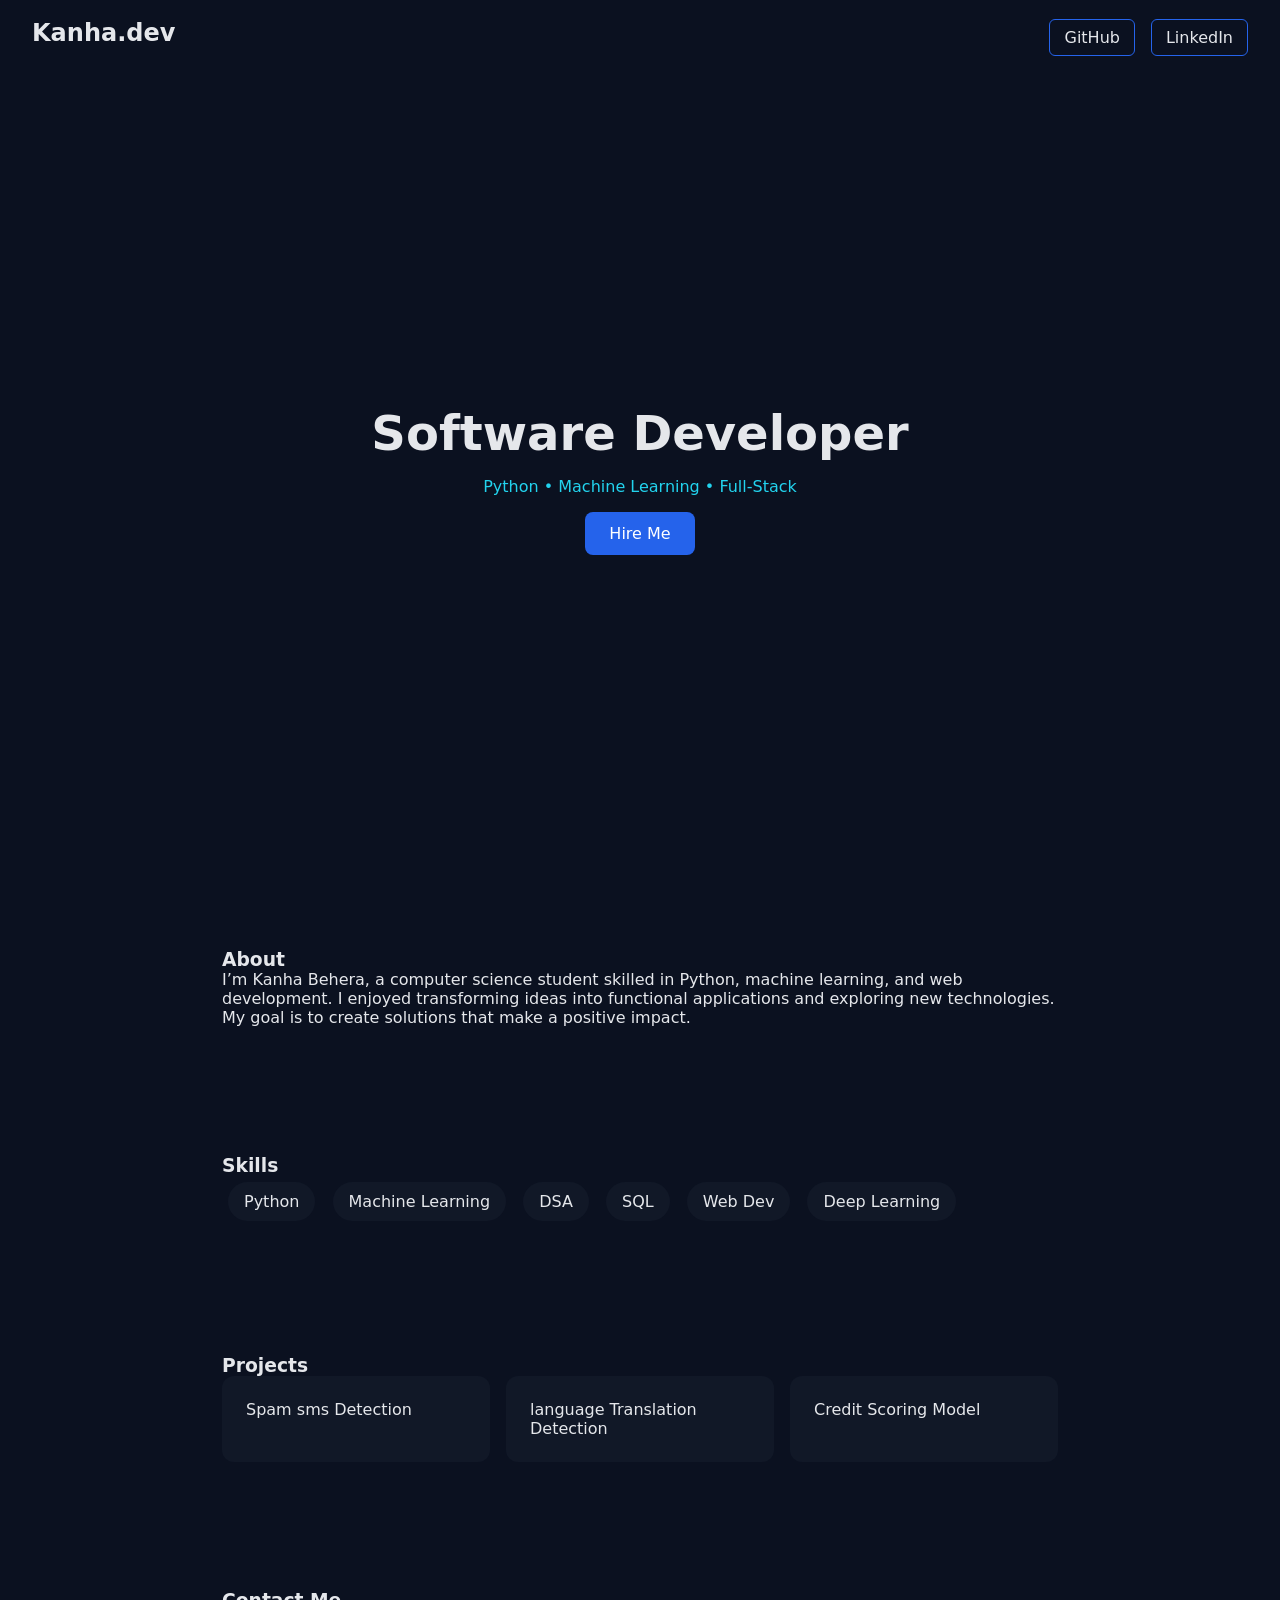
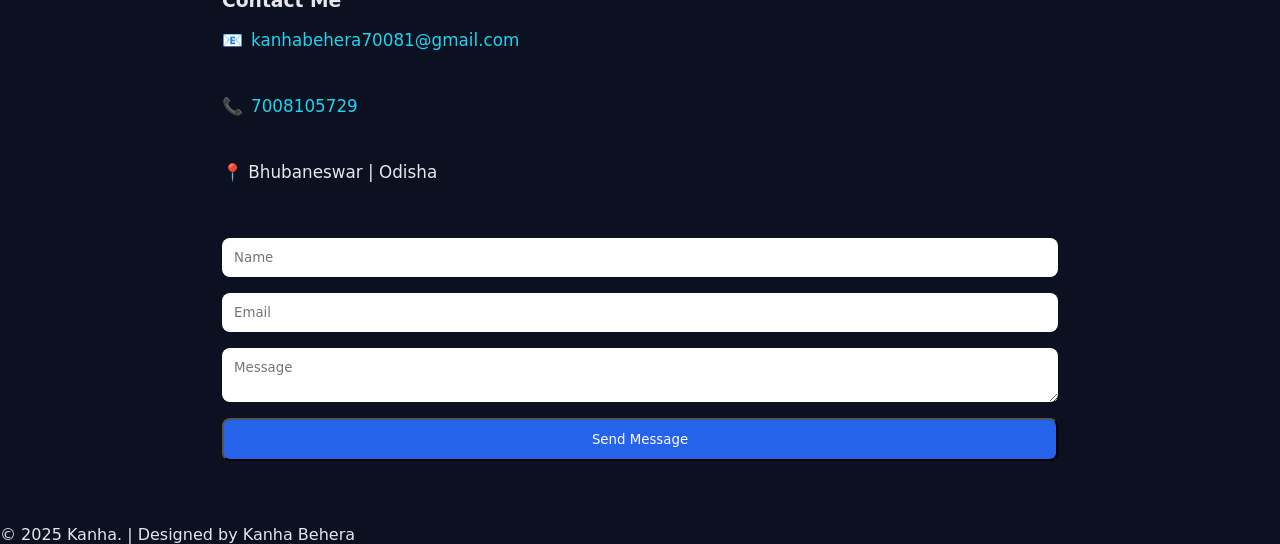
==== index.html @ 14b88af0 "Add files via upload" ====
<!DOCTYPE html>
<html lang="en">
<head>
  <meta charset="UTF-8" />
  <meta name="viewport" content="width=device-width, initial-scale=1.0"/>
  <title>Kanha | Software Engineer</title>
  <link rel="stylesheet" href="style.css" />
</head>
<body>

<nav class="navbar">
  <h1>Kanha.dev</h1>

  <div class="nav-actions">
    <a href="https://github.com/Kanha-Behera" target="_blank" class="icon-btn">
      GitHub
    </a>
    <a href="https://www.linkedin.com/in/kanha-behera-abb50428a/" target="_blank" class="icon-btn">
      LinkedIn
    </a>
  </div>
</nav>

<section class="hero reveal">
  <h2>Software Developer</h2>
  <p>Python • Machine Learning • Full-Stack</p>
  <a href="#contact" class="btn">Hire Me</a>
</section>

<section class="section reveal">
  <h3>About</h3>
  <p>
    I’m Kanha Behera, a computer science student skilled in Python, machine learning, and web development.
    I enjoyed transforming ideas into functional applications and exploring new technologies. My goal is to create solutions that make a positive impact.
  </p>
</section>
<section class="section reveal">
  <h3>Skills</h3>
  <div class="skills">
    <span>Python</span>
    <span>Machine Learning</span>
    <span>DSA</span>
    <span>SQL</span>
    <span>Web Dev</span>
    <span>Deep Learning</span>
  </div>
</section>

<section class="section reveal">
  <h3>Projects</h3>
  <div class="projects">
    <div class="card">Spam sms Detection</div>
    <div class="card">language Translation Detection</div>
    <div class="card">Credit Scoring Model</div>
  </div>
</section>
<section id="contact" class="section reveal">
  <h3>Contact Me</h3>
<br>
  <!-- Contact Info -->
  <div class="contact-info">
    <div class="info-item">
      📧 <a href="mailto:kanhabehera70081@gmail.com">kanhabehera70081@gmail.com</a>
    </div>
    <br>
    <div class="info-item">
      📞 <a href="tel:+917008105729">7008105729</a>
    </div>
    <br>
    <div class="info-item">
      📍 Bhubaneswar | Odisha
    </div>
    <br>
  </div>
  <!-- Contact Form -->
  <form id="contactForm">
    <input type="text" placeholder="Name" required />
    <input type="email" placeholder="Email" required />
    <textarea placeholder="Message" required></textarea>
    <button class="btn">Send Message</button>
  </form>

  <p id="status"></p>
</section>

  <p id="status"></p>
</section>

<footer>
  © 2025 Kanha. | Designed by Kanha Behera
</footer>

<script src="script.js"></script>
</body>
</html>
---- style.css ----
:root {
  --bg: #0B1120;
  --card: #111827;
  --primary: #2563EB;
  --accent: #22D3EE;
  --text: #E5E7EB;
}
.nav-actions {
  display: flex;
  gap: 1rem;
}
.contact-info {
  display: flex;
  flex-direction: column;
  gap: 0.8rem;
  margin-bottom: 1.5rem;
  font-size: 1.05rem;
}

.contact-info a {
  color: var(--accent);
  text-decoration: none;
}

.contact-info a:hover {
  text-decoration: underline;
}

.info-item {
  display: flex;
  align-items: center;
  gap: 0.5rem;
}

.icon-btn {
  text-decoration: none;
  color: var(--text);
  padding: 8px 14px;
  border: 1px solid var(--primary);
  border-radius: 6px;
  transition: 0.3s;
}

.icon-btn:hover {
  background: var(--primary);
}

.social-links {
  margin-top: 1.5rem;
  display: flex;
  gap: 1.5rem;
}

.social-links a {
  color: var(--accent);
  text-decoration: none;
  font-weight: 500;
}

* {
  margin: 0;
  box-sizing: border-box;
  font-family: system-ui, sans-serif;
}

body {
  background: var(--bg);
  color: var(--text);
}

/* Navbar */
.navbar {
  padding: 1.2rem 2rem;
  display: flex;
  justify-content: space-between;
  position: sticky;
  top: 0;
  background: var(--bg);
}

/* Hero */
.hero {
  height: 90vh;
  display: flex;
  flex-direction: column;
  justify-content: center;
  align-items: center;
  text-align: center;
}

.hero h2 {
  font-size: 3rem;
}

.hero p {
  margin: 1rem 0;
  color: var(--accent);
}

.btn {
  background: var(--primary);
  color: white;
  padding: 12px 24px;
  border-radius: 8px;
  text-decoration: none;
}

/* Sections */
.section {
  max-width: 900px;
  margin: auto;
  padding: 4rem 2rem;
}

/* Skills */
.skills span {
  background: var(--card);
  padding: 10px 16px;
  border-radius: 20px;
  margin: 6px;
  display: inline-block;
}

/* Projects */
.projects {
  display: grid;
  grid-template-columns: repeat(auto-fit, minmax(220px, 1fr));
  gap: 1rem;
}

.card {
  background: var(--card);
  padding: 1.5rem;
  border-radius: 12px;
}

/* Contact */
form {
  display: flex;
  flex-direction: column;
  gap: 1rem;
}

input, textarea {
  padding: 12px;
  border-radius: 8px;
  border: none;
}

/* Scroll animation */
.reveal {
  opacity: 0;
  transform: translateY(40px);
  transition: 0.7s;
}
.reveal.active {
  opacity: 1;
  transform: translateY(0);
}

/* Mobile */
@media (max-width: 768px) {
  .hero h2 {
    font-size: 2.2rem;
  }
}
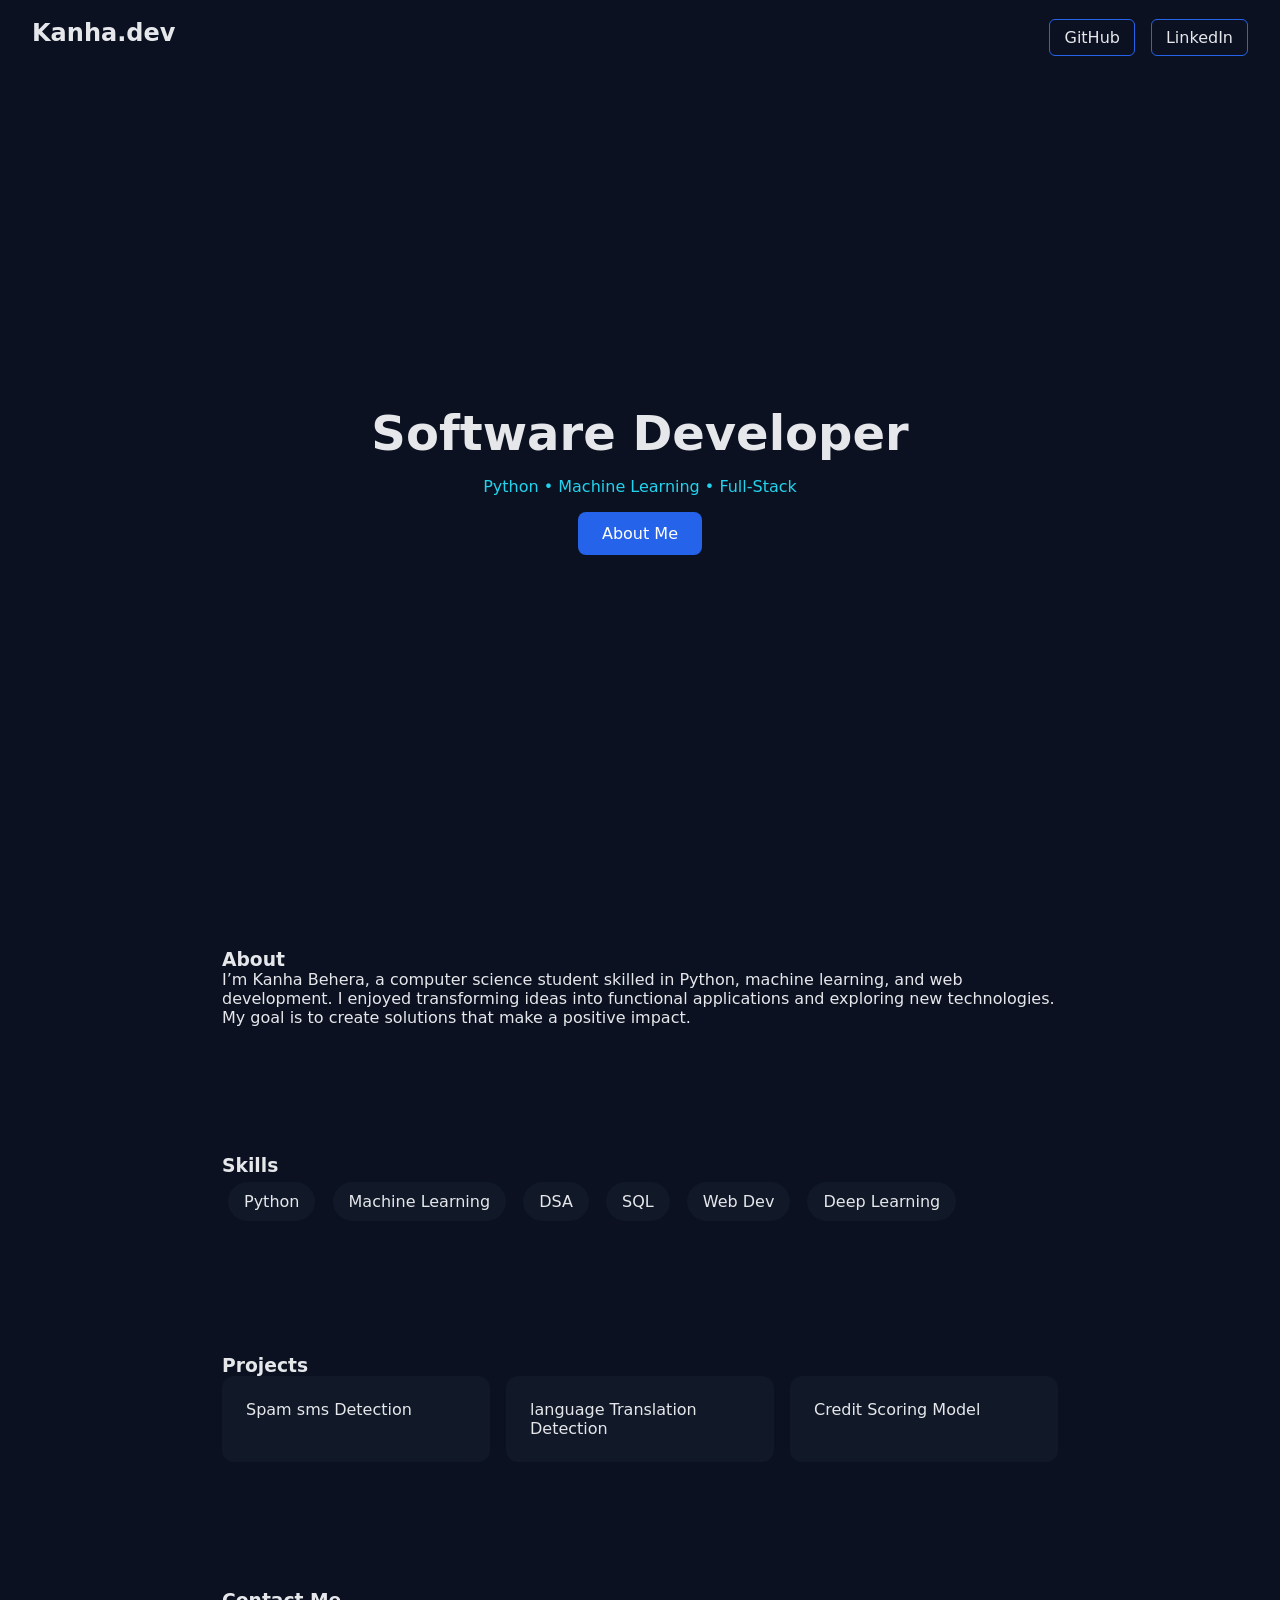
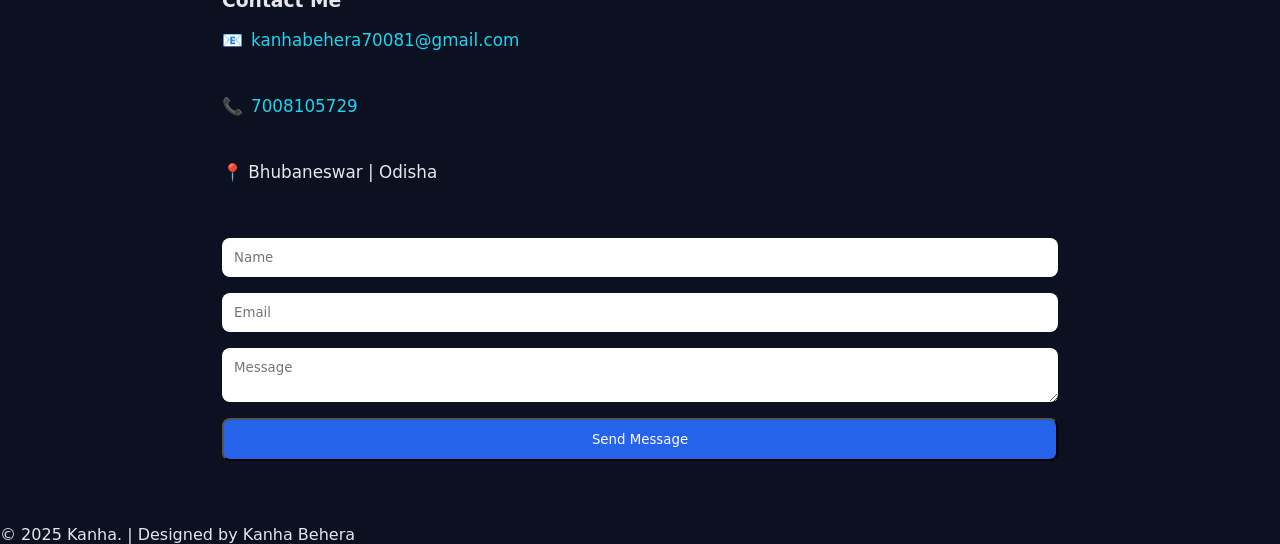
==== commit 6ec9ebc6: "Change 'Hire Me' link text to 'About Me'" ====
--- a/index.html
+++ b/index.html
@@ -24,7 +24,7 @@
 <section class="hero reveal">
   <h2>Software Developer</h2>
   <p>Python • Machine Learning • Full-Stack</p>
-  <a href="#contact" class="btn">Hire Me</a>
+  <a href="#contact" class="btn">About Me</a>
 </section>
 
 <section class="section reveal">
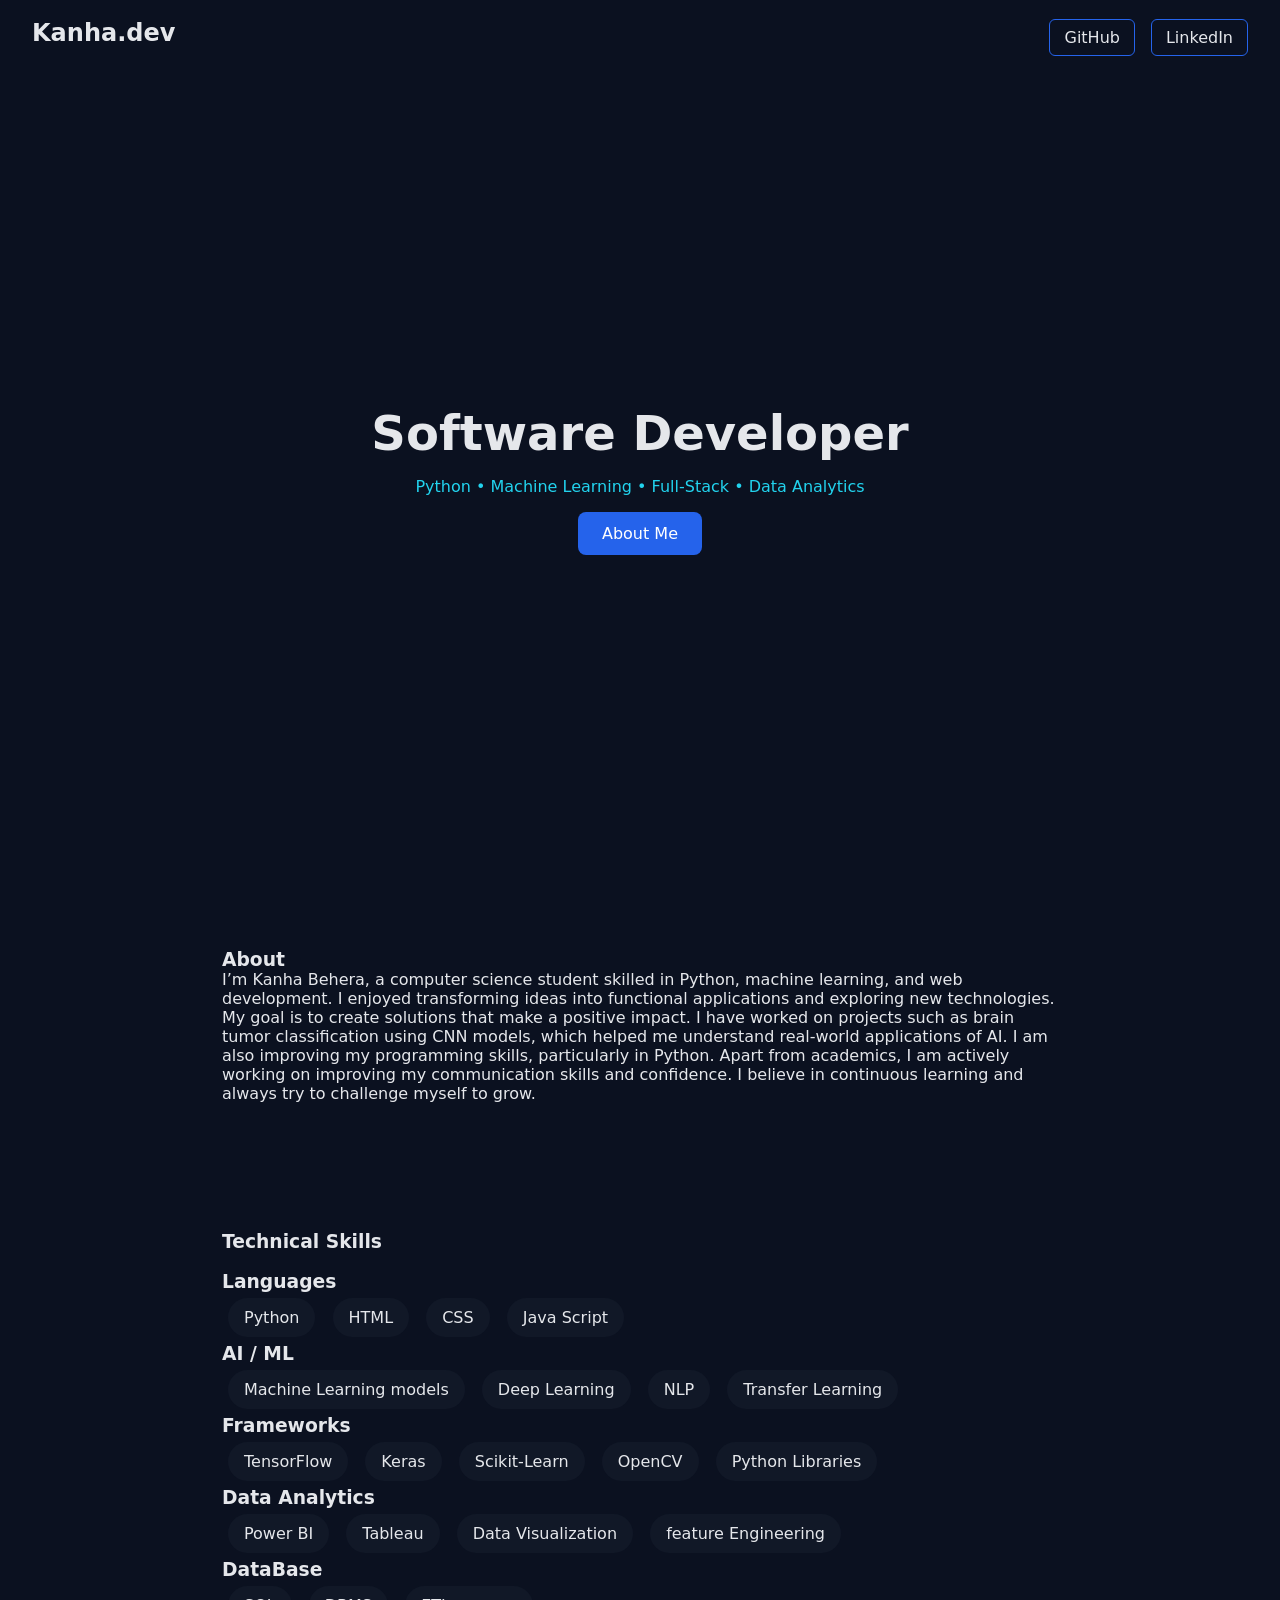
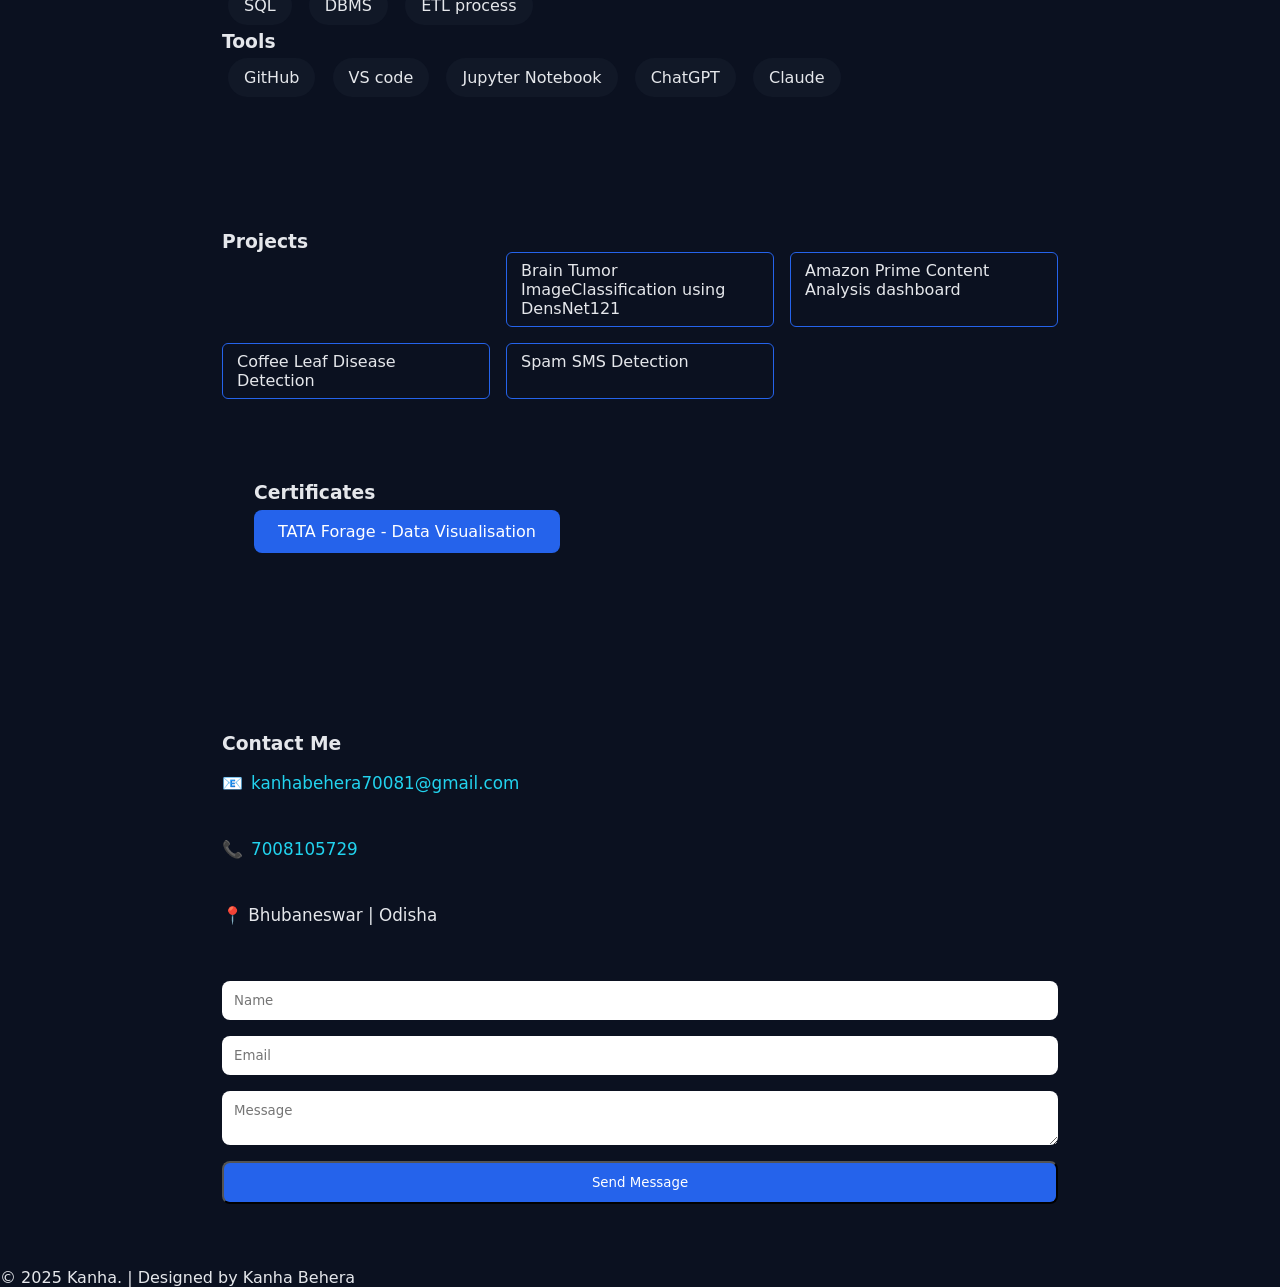
==== commit 972c0f39: "Enhance index.html with more skills and projects Updated skills and project sections to include addi" ====
--- a/index.html
+++ b/index.html
@@ -23,7 +23,7 @@
 
 <section class="hero reveal">
   <h2>Software Developer</h2>
-  <p>Python • Machine Learning • Full-Stack</p>
+  <p>Python • Machine Learning • Full-Stack • Data Analytics</p>
   <a href="#contact" class="btn">About Me</a>
 </section>
 
@@ -32,27 +32,74 @@
   <p>
     I’m Kanha Behera, a computer science student skilled in Python, machine learning, and web development.
     I enjoyed transforming ideas into functional applications and exploring new technologies. My goal is to create solutions that make a positive impact.
+    I have worked on projects such as brain tumor classification using CNN models, which helped me understand real-world applications of AI. I am also improving my programming skills, particularly in Python.
+    Apart from academics, I am actively working on improving my communication skills and confidence. I believe in continuous learning and always try to challenge myself to grow.
   </p>
 </section>
 <section class="section reveal">
-  <h3>Skills</h3>
+  <h3>Technical Skills</h3>
+  <br>
   <div class="skills">
-    <span>Python</span>
-    <span>Machine Learning</span>
-    <span>DSA</span>
+    <h3>Languages</h3>
+    <span >Python</span>
+    <span>HTML</span>
+    <span>CSS</span>
+    <span>Java Script</span>
+    <br>
+    <h3>AI / ML</h3>
+    <span>Machine Learning models</span>
+    <span>Deep Learning</span>
+    <span>NLP</span>
+    <span>Transfer Learning</span>
+    <br>
+    <h3>Frameworks</h3>
+    <span>TensorFlow</span>
+    <span>Keras</span>
+    <span>Scikit-Learn</span>
+    <span>OpenCV</span>
+    <span>Python Libraries</span>
+    <br>
+    <h3>Data Analytics</h3>
+    <span>Power BI</span>
+    <span>Tableau</span>
+    <span>Data Visualization</span>
+    <span>feature Engineering</span>
+    <br>
+    <h3>DataBase</h3>
     <span>SQL</span>
-    <span>Web Dev</span>
-    <span>Deep Learning</span>
+    <span>DBMS</span>
+    <span>ETL process</span>
+    <br>
+    <h3>Tools</h3>
+    <span>GitHub</span>
+    <span>VS code</span>
+    <span>Jupyter Notebook</span>
+    <span>ChatGPT</span>
+    <span>Claude</span>
+    
+    
   </div>
 </section>
 
 <section class="section reveal">
   <h3>Projects</h3>
   <div class="projects">
-    <div class="card">Spam sms Detection</div>
-    <div class="card">language Translation Detection</div>
-    <div class="card">Credit Scoring Model</div>
+    <br>
+    <a href="https://github.com/Kanha-Behera/spam_sms_detection_Kanha-Behera" target="_blank" class="icon-btn">Brain Tumor ImageClassification using DensNet121 </a>
+    
+    <a href="https://github.com/Kanha-Behera/AmazonPrime_Content_Analysis_Dashboard" target="_blank" class="icon-btn">Amazon Prime Content Analysis dashboard</a>
+    
+    <a href="https://github.com/Kanha-Behera/coffee_leaf_Disease_Detection" target="_blank" class="icon-btn">Coffee Leaf Disease Detection</a>
+    
+    <a href="https://github.com/Kanha-Behera/spam_sms_detection_Kanha-Behera" target="_blank" class="icon-btn">Spam SMS Detection</a>
   </div>
+  <br>
+  <section class="section reveal">
+    <h3>Certificates</h3>
+    <br>
+    <a href="https://forage-uploads-prod.s3.amazonaws.com/completion-certificates/ifobHAoMjQs9s6bKS/MyXvBcppsW2FkNYCX_ifobHAoMjQs9s6bKS_6YXG4JRdR79btAQqE_1751101064109_completion_certificate.pdf" target="_blank" class="btn">TATA Forage - Data Visualisation</a>
+
+  </section>
 </section>
 <section id="contact" class="section reveal">
   <h3>Contact Me</h3>
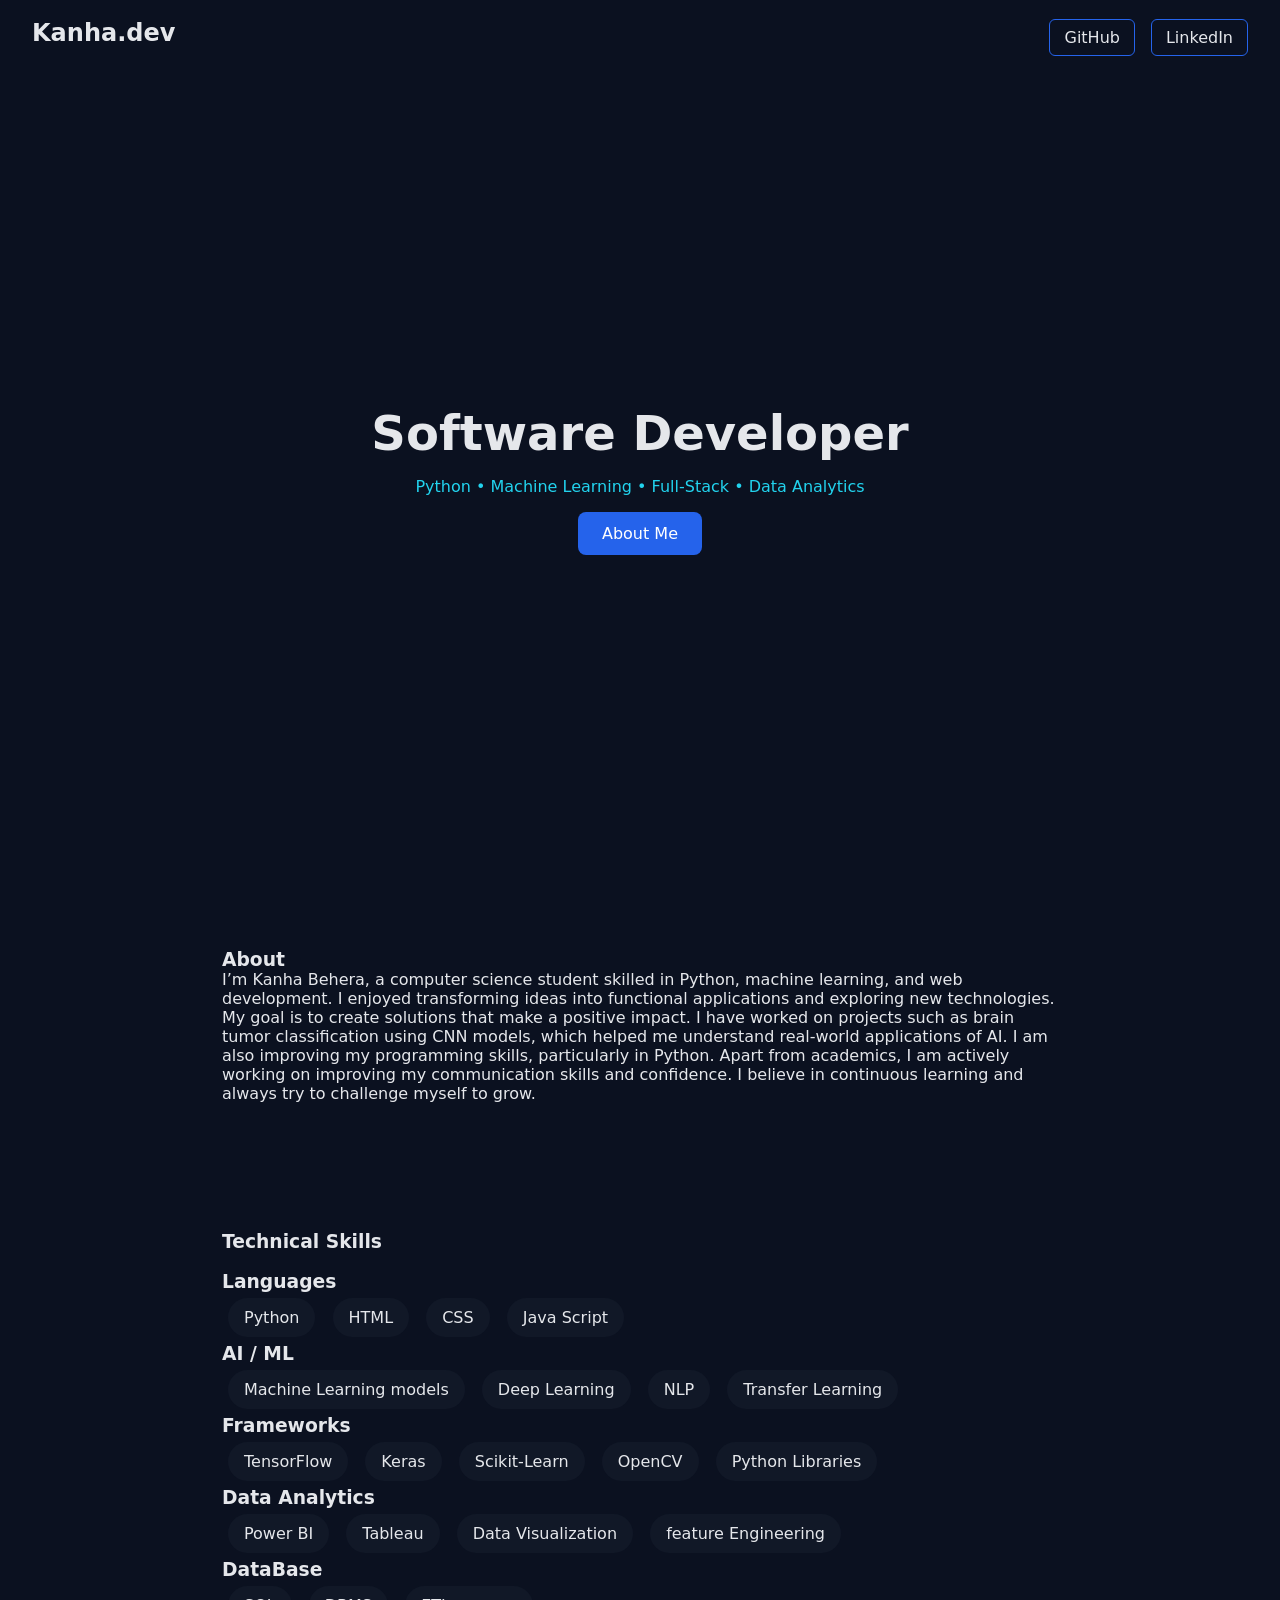
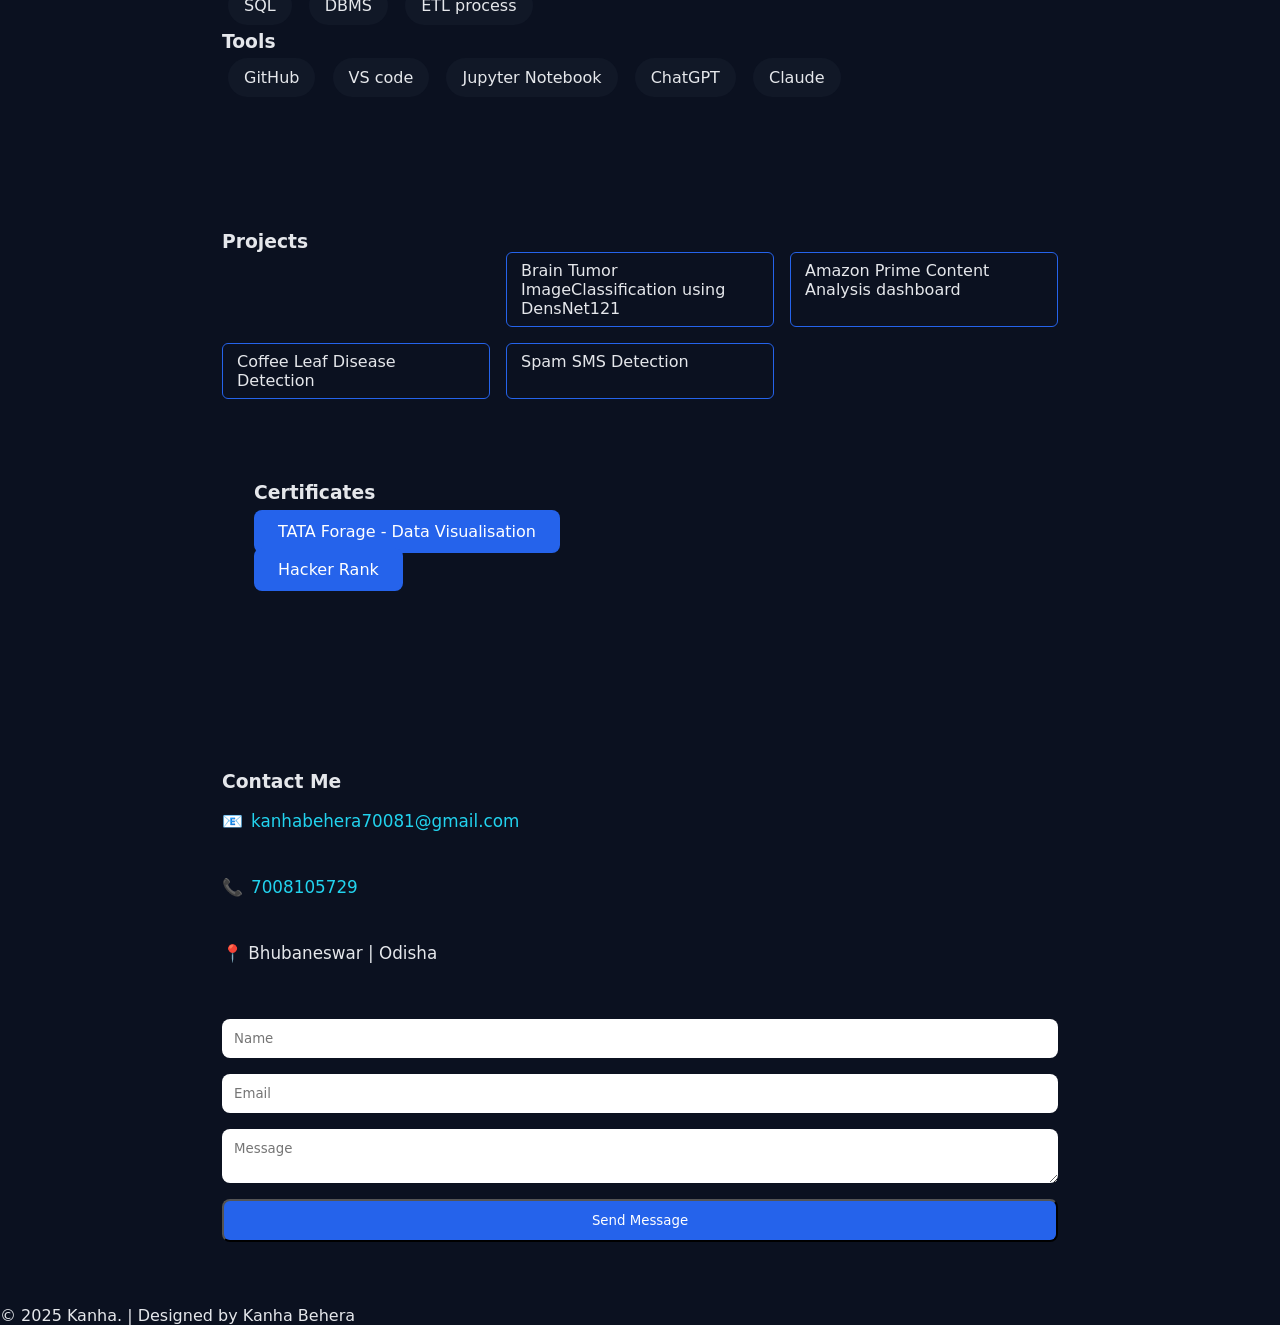
==== commit 33b4592b: "Add Hacker Rank certificate link to index.html" ====
--- a/index.html
+++ b/index.html
@@ -98,6 +98,9 @@
     <h3>Certificates</h3>
     <br>
     <a href="https://forage-uploads-prod.s3.amazonaws.com/completion-certificates/ifobHAoMjQs9s6bKS/MyXvBcppsW2FkNYCX_ifobHAoMjQs9s6bKS_6YXG4JRdR79btAQqE_1751101064109_completion_certificate.pdf" target="_blank" class="btn">TATA Forage - Data Visualisation</a>
+    <br>
+    <br>
+    <a href="https://www.hackerrank.com/certificates/iframe/8080753e80e4" target="_blank" class="btn">Hacker Rank </a>
 
   </section>
 </section>
